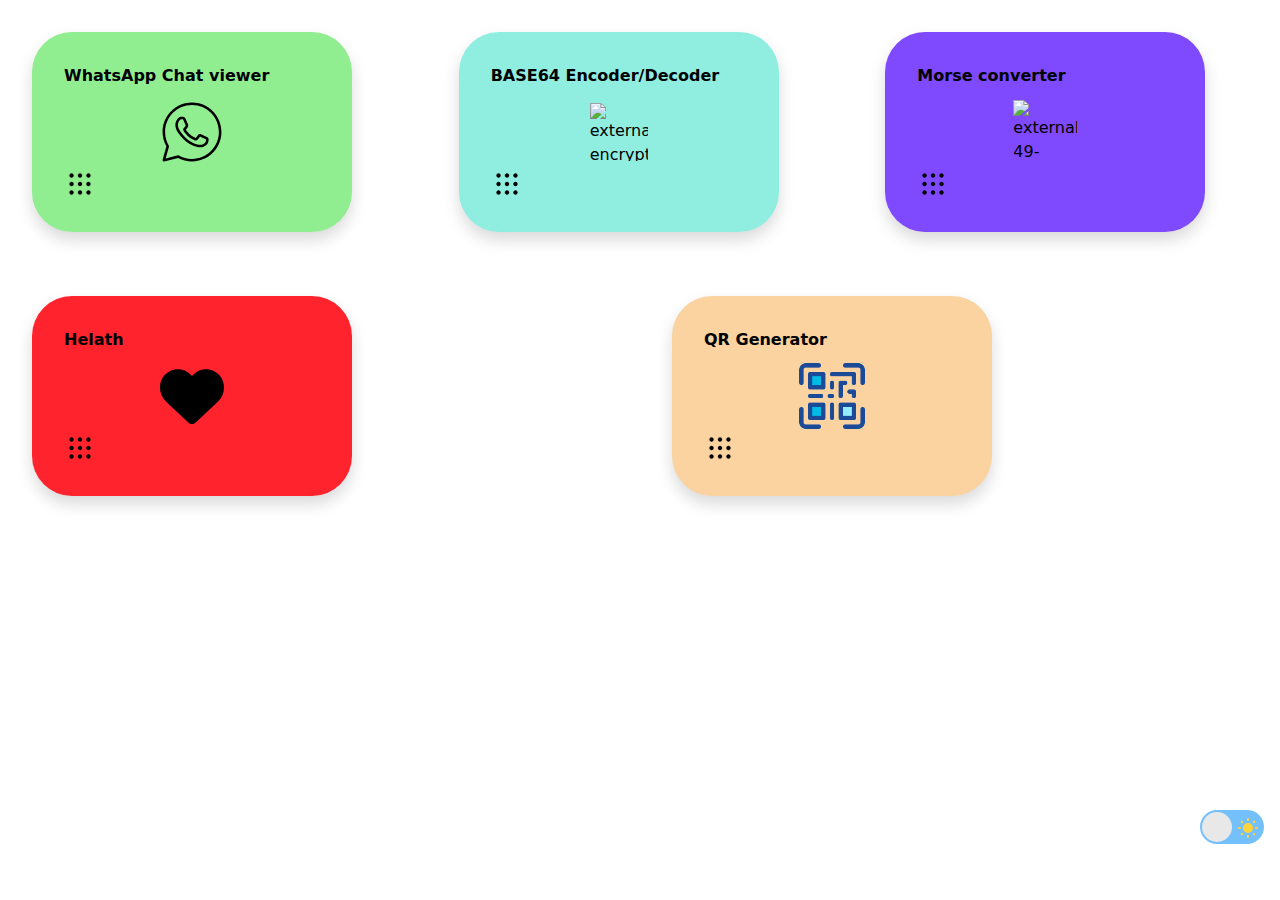
==== index.html @ 30412154 "adsense" ====
<!DOCTYPE html>
<html>
<head>
    <meta charset="utf-8">
    <meta http-equiv="X-UA-Compatible" content="IE=edge">
    <title>Utils Tools</title>
    <link rel="shortcut icon" href="img/settings.png"image/x-icon" />
    <meta name="viewport" content="width=device-width, initial-scale=1">
    <meta name="keywords" content="Base64 Decoder, Base64 Encoder, WhatsApp Chat Viewer, WhatsApp Reader, WhatsApp Export Viewer, WhatsApp Text Analyzer, Morse Code Converter, Morse Encoder, Morse Decoder, Morse Translator, Encrypt, Decrypt, BMI Calculator, Calories Calculator, Water Intake Calculator, Health Tracker, Health Calculator, Daily Water Needs, Calorie Needs, Weight Management, Fitness Tools, Online Tools, File Reader, Chat Export Viewer, WhatsApp Export Analyzer, BMI Checker, Calorie Counter, Healthy Living, Body Mass Index, Fitness Calculator, Online Encoder, Online Decoder, Encryption Tool, Decryption Tool, Health and Fitness, Wellness Tools,QR,Qr genrator,qr">

    <meta name="description" content="Explore our versatile online tools, including a WhatsApp Chat Viewer for exported chats, Base64 encoder/decoder, Morse code translator, and more. Fast, secure, and user-friendly utilities for your daily needs">
    <meta name="google-site-verification" content="jouBDpAkU1WHX_vq9R_HBq6UGym2Kkrwr_NYwfzkgB8" />
    <script src="js/jquery.js"></script>
    <link href="https://cdn.jsdelivr.net/npm/bootstrap@5.3.0/dist/css/bootstrap.min.css" rel="stylesheet">
    <link rel="stylesheet" href="https://cdnjs.cloudflare.com/ajax/libs/font-awesome/6.7.1/css/all.min.css" integrity="sha512-5Hs3dF2AEPkpNAR7UiOHba+lRSJNeM2ECkwxUIxC1Q/FLycGTbNapWXB4tP889k5T5Ju8fs4b1P5z/iB4nMfSQ==" crossorigin="anonymous" referrerpolicy="no-referrer" />
    <script src = "https://code.jquery.com/ui/1.10.4/jquery-ui.js"></script>
    <link href="css/main.css" rel="stylesheet">
    <script src="js/encoder.js"></script>
    <script src="js/solidmac.js"></script>
    <script src="js/qrscript.js"></script>
    <script src="https://cdn.jsdelivr.net/npm/ag-charts-enterprise@11.0.0/dist/umd/ag-charts-enterprise.js?t=1733932964813"></script>
    <script src="/charts/vanilla/radial-gauge/examples/simple-radial-gauge/main.js"></script>
    <script async src="https://pagead2.googlesyndication.com/pagead/js/adsbygoogle.js?client=ca-pub-5187546188700939"
    crossorigin="anonymous"></script>
    <!-- Google Tag Manager -->
<script>(function(w,d,s,l,i){w[l]=w[l]||[];w[l].push({'gtm.start':
  new Date().getTime(),event:'gtm.js'});var f=d.getElementsByTagName(s)[0],
  j=d.createElement(s),dl=l!='dataLayer'?'&l='+l:'';j.async=true;j.src=
  'https://www.googletagmanager.com/gtm.js?id='+i+dl;f.parentNode.insertBefore(j,f);
  })(window,document,'script','dataLayer','GTM-KC22K3RW');</script>
  <!-- End Google Tag Manager -->
</head>
<body>
   
    <div class="container-fluid">
        <!-- Load the navbar content from an external file -->
        <div id="navs">
            
             <div id="connts">
               
             
                 <div class="d-flex align-items-center justify-content-center row ">

                     <div class="col p-2 m-4 text-white">
                         <div class="cards whatsapp shadow" onclick="loadWhatsAppChatter()">
                             <div class="cards-content">
                               <div class="cards-top">
                                 <span class="cards-title">WhatsApp Chat viewer </span>
                              
                               </div>
                               <div class="cards-bottom">
                               
                                 <svg width="32" viewBox="0 -960 960 960" height="32" xmlns="http://www.w3.org/2000/svg"><path d="M226-160q-28 0-47-19t-19-47q0-28 19-47t47-19q28 0 47 19t19 47q0 28-19 47t-47 19Zm254 0q-28 0-47-19t-19-47q0-28 19-47t47-19q28 0 47 19t19 47q0 28-19 47t-47 19Zm254 0q-28 0-47-19t-19-47q0-28 19-47t47-19q28 0 47 19t19 47q0 28-19 47t-47 19ZM226-414q-28 0-47-19t-19-47q0-28 19-47t47-19q28 0 47 19t19 47q0 28-19 47t-47 19Zm254 0q-28 0-47-19t-19-47q0-28 19-47t47-19q28 0 47 19t19 47q0 28-19 47t-47 19Zm254 0q-28 0-47-19t-19-47q0-28 19-47t47-19q28 0 47 19t19 47q0 28-19 47t-47 19ZM226-668q-28 0-47-19t-19-47q0-28 19-47t47-19q28 0 47 19t19 47q0 28-19 47t-47 19Zm254 0q-28 0-47-19t-19-47q0-28 19-47t47-19q28 0 47 19t19 47q0 28-19 47t-47 19Zm254 0q-28 0-47-19t-19-47q0-28 19-47t47-19q28 0 47 19t19 47q0 28-19 47t-47 19Z"></path></svg>
                               </div>
                             </div>
                             <div class="cards-image">
                               <svg xmlns="http://www.w3.org/2000/svg" x="0px" y="0px" width="100" height="100" viewBox="0 0 50 50">
                                   <path d="M 25 2 C 12.309534 2 2 12.309534 2 25 C 2 29.079097 3.1186875 32.88588 4.984375 36.208984 L 2.0371094 46.730469 A 1.0001 1.0001 0 0 0 3.2402344 47.970703 L 14.210938 45.251953 C 17.434629 46.972929 21.092591 48 25 48 C 37.690466 48 48 37.690466 48 25 C 48 12.309534 37.690466 2 25 2 z M 25 4 C 36.609534 4 46 13.390466 46 25 C 46 36.609534 36.609534 46 25 46 C 21.278025 46 17.792121 45.029635 14.761719 43.333984 A 1.0001 1.0001 0 0 0 14.033203 43.236328 L 4.4257812 45.617188 L 7.0019531 36.425781 A 1.0001 1.0001 0 0 0 6.9023438 35.646484 C 5.0606869 32.523592 4 28.890107 4 25 C 4 13.390466 13.390466 4 25 4 z M 16.642578 13 C 16.001539 13 15.086045 13.23849 14.333984 14.048828 C 13.882268 14.535548 12 16.369511 12 19.59375 C 12 22.955271 14.331391 25.855848 14.613281 26.228516 L 14.615234 26.228516 L 14.615234 26.230469 C 14.588494 26.195329 14.973031 26.752191 15.486328 27.419922 C 15.999626 28.087653 16.717405 28.96464 17.619141 29.914062 C 19.422612 31.812909 21.958282 34.007419 25.105469 35.349609 C 26.554789 35.966779 27.698179 36.339417 28.564453 36.611328 C 30.169845 37.115426 31.632073 37.038799 32.730469 36.876953 C 33.55263 36.755876 34.456878 36.361114 35.351562 35.794922 C 36.246248 35.22873 37.12309 34.524722 37.509766 33.455078 C 37.786772 32.688244 37.927591 31.979598 37.978516 31.396484 C 38.003976 31.104927 38.007211 30.847602 37.988281 30.609375 C 37.969311 30.371148 37.989581 30.188664 37.767578 29.824219 C 37.302009 29.059804 36.774753 29.039853 36.224609 28.767578 C 35.918939 28.616297 35.048661 28.191329 34.175781 27.775391 C 33.303883 27.35992 32.54892 26.991953 32.083984 26.826172 C 31.790239 26.720488 31.431556 26.568352 30.914062 26.626953 C 30.396569 26.685553 29.88546 27.058933 29.587891 27.5 C 29.305837 27.918069 28.170387 29.258349 27.824219 29.652344 C 27.819619 29.649544 27.849659 29.663383 27.712891 29.595703 C 27.284761 29.383815 26.761157 29.203652 25.986328 28.794922 C 25.2115 28.386192 24.242255 27.782635 23.181641 26.847656 L 23.181641 26.845703 C 21.603029 25.455949 20.497272 23.711106 20.148438 23.125 C 20.171937 23.09704 20.145643 23.130901 20.195312 23.082031 L 20.197266 23.080078 C 20.553781 22.728924 20.869739 22.309521 21.136719 22.001953 C 21.515257 21.565866 21.68231 21.181437 21.863281 20.822266 C 22.223954 20.10644 22.02313 19.318742 21.814453 18.904297 L 21.814453 18.902344 C 21.828863 18.931014 21.701572 18.650157 21.564453 18.326172 C 21.426943 18.001263 21.251663 17.580039 21.064453 17.130859 C 20.690033 16.232501 20.272027 15.224912 20.023438 14.634766 L 20.023438 14.632812 C 19.730591 13.937684 19.334395 13.436908 18.816406 13.195312 C 18.298417 12.953717 17.840778 13.022402 17.822266 13.021484 L 17.820312 13.021484 C 17.450668 13.004432 17.045038 13 16.642578 13 z M 16.642578 15 C 17.028118 15 17.408214 15.004701 17.726562 15.019531 C 18.054056 15.035851 18.033687 15.037192 17.970703 15.007812 C 17.906713 14.977972 17.993533 14.968282 18.179688 15.410156 C 18.423098 15.98801 18.84317 16.999249 19.21875 17.900391 C 19.40654 18.350961 19.582292 18.773816 19.722656 19.105469 C 19.863021 19.437122 19.939077 19.622295 20.027344 19.798828 L 20.027344 19.800781 L 20.029297 19.802734 C 20.115837 19.973483 20.108185 19.864164 20.078125 19.923828 C 19.867096 20.342656 19.838461 20.445493 19.625 20.691406 C 19.29998 21.065838 18.968453 21.483404 18.792969 21.65625 C 18.639439 21.80707 18.36242 22.042032 18.189453 22.501953 C 18.016221 22.962578 18.097073 23.59457 18.375 24.066406 C 18.745032 24.6946 19.964406 26.679307 21.859375 28.347656 C 23.05276 29.399678 24.164563 30.095933 25.052734 30.564453 C 25.940906 31.032973 26.664301 31.306607 26.826172 31.386719 C 27.210549 31.576953 27.630655 31.72467 28.119141 31.666016 C 28.607627 31.607366 29.02878 31.310979 29.296875 31.007812 L 29.298828 31.005859 C 29.655629 30.601347 30.715848 29.390728 31.224609 28.644531 C 31.246169 28.652131 31.239109 28.646231 31.408203 28.707031 L 31.408203 28.708984 L 31.410156 28.708984 C 31.487356 28.736474 32.454286 29.169267 33.316406 29.580078 C 34.178526 29.990889 35.053561 30.417875 35.337891 30.558594 C 35.748225 30.761674 35.942113 30.893881 35.992188 30.894531 C 35.995572 30.982516 35.998992 31.07786 35.986328 31.222656 C 35.951258 31.624292 35.8439 32.180225 35.628906 32.775391 C 35.523582 33.066746 34.975018 33.667661 34.283203 34.105469 C 33.591388 34.543277 32.749338 34.852514 32.4375 34.898438 C 31.499896 35.036591 30.386672 35.087027 29.164062 34.703125 C 28.316336 34.437036 27.259305 34.092596 25.890625 33.509766 C 23.114812 32.325956 20.755591 30.311513 19.070312 28.537109 C 18.227674 27.649908 17.552562 26.824019 17.072266 26.199219 C 16.592866 25.575584 16.383528 25.251054 16.208984 25.021484 L 16.207031 25.019531 C 15.897202 24.609805 14 21.970851 14 19.59375 C 14 17.077989 15.168497 16.091436 15.800781 15.410156 C 16.132721 15.052495 16.495617 15 16.642578 15 z"></path>
                                   </svg>
                             </div>
                           </div>
                         
                 
                     </div>
                 
                     <div class="col p-2 m-4 text-white">
             
             
                         <div class="cards encryptionsd shadow" onclick="loadCommponetencription()">
                             <div class="cards-content">
                               <div class="cards-top">
                                 <span class="cards-title">BASE64 Encoder/Decoder</span>
                                
                               </div>
                               <div class="cards-bottom">
                                
                                 <svg width="32" viewBox="0 -960 960 960" height="32" xmlns="http://www.w3.org/2000/svg"><path d="M226-160q-28 0-47-19t-19-47q0-28 19-47t47-19q28 0 47 19t19 47q0 28-19 47t-47 19Zm254 0q-28 0-47-19t-19-47q0-28 19-47t47-19q28 0 47 19t19 47q0 28-19 47t-47 19Zm254 0q-28 0-47-19t-19-47q0-28 19-47t47-19q28 0 47 19t19 47q0 28-19 47t-47 19ZM226-414q-28 0-47-19t-19-47q0-28 19-47t47-19q28 0 47 19t19 47q0 28-19 47t-47 19Zm254 0q-28 0-47-19t-19-47q0-28 19-47t47-19q28 0 47 19t19 47q0 28-19 47t-47 19Zm254 0q-28 0-47-19t-19-47q0-28 19-47t47-19q28 0 47 19t19 47q0 28-19 47t-47 19ZM226-668q-28 0-47-19t-19-47q0-28 19-47t47-19q28 0 47 19t19 47q0 28-19 47t-47 19Zm254 0q-28 0-47-19t-19-47q0-28 19-47t47-19q28 0 47 19t19 47q0 28-19 47t-47 19Zm254 0q-28 0-47-19t-19-47q0-28 19-47t47-19q28 0 47 19t19 47q0 28-19 47t-47 19Z"></path></svg>
                               </div>
                             </div>
                             <div class="cards-image">
                                 <img width="58" height="58" src="https://img.icons8.com/external-sbts2018-outline-sbts2018/58/external-encryption-cryptocurrency-sbts2018-outline-sbts2018.png" alt="external-encryption-cryptocurrency-sbts2018-outline-sbts2018"/>
                             </div>
                           </div>
                         
                 
                     </div>
                 
                 
                     <div class="col p-2 m-4 text-white">
             
                         <div class="cards whatsapp shadow morsebg" onclick="loadCommpMorse('')">
                             <div class="cards-content">
                               <div class="cards-top">
                                 <span class="cards-title">Morse converter</span>
                             
                               </div>
                               <div class="cards-bottom">
                               
                                 <svg width="32" viewBox="0 -960 960 960" height="32" xmlns="http://www.w3.org/2000/svg"><path d="M226-160q-28 0-47-19t-19-47q0-28 19-47t47-19q28 0 47 19t19 47q0 28-19 47t-47 19Zm254 0q-28 0-47-19t-19-47q0-28 19-47t47-19q28 0 47 19t19 47q0 28-19 47t-47 19Zm254 0q-28 0-47-19t-19-47q0-28 19-47t47-19q28 0 47 19t19 47q0 28-19 47t-47 19ZM226-414q-28 0-47-19t-19-47q0-28 19-47t47-19q28 0 47 19t19 47q0 28-19 47t-47 19Zm254 0q-28 0-47-19t-19-47q0-28 19-47t47-19q28 0 47 19t19 47q0 28-19 47t-47 19Zm254 0q-28 0-47-19t-19-47q0-28 19-47t47-19q28 0 47 19t19 47q0 28-19 47t-47 19ZM226-668q-28 0-47-19t-19-47q0-28 19-47t47-19q28 0 47 19t19 47q0 28-19 47t-47 19Zm254 0q-28 0-47-19t-19-47q0-28 19-47t47-19q28 0 47 19t19 47q0 28-19 47t-47 19Zm254 0q-28 0-47-19t-19-47q0-28 19-47t47-19q28 0 47 19t19 47q0 28-19 47t-47 19Z"></path></svg>
                               </div>
                             </div>
                             <div class="cards-image">
                                 <img width="64" height="64" src="https://img.icons8.com/external-febrian-hidayat-detailed-outline-febrian-hidayat/64/external-49-communication-and-technology-febrian-hidayat-detailed-outline-febrian-hidayat.png" alt="external-49-communication-and-technology-febrian-hidayat-detailed-outline-febrian-hidayat"/>
                             </div>
                           </div>
                         
                 
                     </div>
                  

                     <div class="col p-2 m-4 text-white">
             
                        <div class="cards  shadow healthbg" onclick="loadHealth('')">
                            <div class="cards-content">
                              <div class="cards-top">
                                <span class="cards-title">Helath</span>
                            
                              </div>
                              <div class="cards-bottom">
                              
                                <svg width="32" viewBox="0 -960 960 960" height="32" xmlns="http://www.w3.org/2000/svg"><path d="M226-160q-28 0-47-19t-19-47q0-28 19-47t47-19q28 0 47 19t19 47q0 28-19 47t-47 19Zm254 0q-28 0-47-19t-19-47q0-28 19-47t47-19q28 0 47 19t19 47q0 28-19 47t-47 19Zm254 0q-28 0-47-19t-19-47q0-28 19-47t47-19q28 0 47 19t19 47q0 28-19 47t-47 19ZM226-414q-28 0-47-19t-19-47q0-28 19-47t47-19q28 0 47 19t19 47q0 28-19 47t-47 19Zm254 0q-28 0-47-19t-19-47q0-28 19-47t47-19q28 0 47 19t19 47q0 28-19 47t-47 19Zm254 0q-28 0-47-19t-19-47q0-28 19-47t47-19q28 0 47 19t19 47q0 28-19 47t-47 19ZM226-668q-28 0-47-19t-19-47q0-28 19-47t47-19q28 0 47 19t19 47q0 28-19 47t-47 19Zm254 0q-28 0-47-19t-19-47q0-28 19-47t47-19q28 0 47 19t19 47q0 28-19 47t-47 19Zm254 0q-28 0-47-19t-19-47q0-28 19-47t47-19q28 0 47 19t19 47q0 28-19 47t-47 19Z"></path></svg>
                              </div>
                            </div>
                            <div class="cards-image">
                                <svg xmlns="http://www.w3.org/2000/svg" viewBox="0 0 512 512"><!--!Font Awesome Free 6.7.2 by @fontawesome - https://fontawesome.com License - https://fontawesome.com/license/free Copyright 2024 Fonticons, Inc.--><path d="M47.6 300.4L228.3 469.1c7.5 7 17.4 10.9 27.7 10.9s20.2-3.9 27.7-10.9L464.4 300.4c30.4-28.3 47.6-68 47.6-109.5v-5.8c0-69.9-50.5-129.5-119.4-141C347 36.5 300.6 51.4 268 84L256 96 244 84c-32.6-32.6-79-47.5-124.6-39.9C50.5 55.6 0 115.2 0 185.1v5.8c0 41.5 17.2 81.2 47.6 109.5z"/></svg>
                            </div>
                          </div>
                        
                
                    </div>
                    <div class="col p-2 m-4  text-white">
             
                      <div class="cards  shadow qrbg" onclick="loadQRgen('')">
                          <div class="cards-content">
                            <div class="cards-top">
                              <span class="cards-title">QR Generator</span>
                          
                            </div>
                            <div class="cards-bottom">
                            
                              <svg width="32" viewBox="0 -960 960 960" height="32" xmlns="http://www.w3.org/2000/svg"><path d="M226-160q-28 0-47-19t-19-47q0-28 19-47t47-19q28 0 47 19t19 47q0 28-19 47t-47 19Zm254 0q-28 0-47-19t-19-47q0-28 19-47t47-19q28 0 47 19t19 47q0 28-19 47t-47 19Zm254 0q-28 0-47-19t-19-47q0-28 19-47t47-19q28 0 47 19t19 47q0 28-19 47t-47 19ZM226-414q-28 0-47-19t-19-47q0-28 19-47t47-19q28 0 47 19t19 47q0 28-19 47t-47 19Zm254 0q-28 0-47-19t-19-47q0-28 19-47t47-19q28 0 47 19t19 47q0 28-19 47t-47 19Zm254 0q-28 0-47-19t-19-47q0-28 19-47t47-19q28 0 47 19t19 47q0 28-19 47t-47 19ZM226-668q-28 0-47-19t-19-47q0-28 19-47t47-19q28 0 47 19t19 47q0 28-19 47t-47 19Zm254 0q-28 0-47-19t-19-47q0-28 19-47t47-19q28 0 47 19t19 47q0 28-19 47t-47 19Zm254 0q-28 0-47-19t-19-47q0-28 19-47t47-19q28 0 47 19t19 47q0 28-19 47t-47 19Z"></path></svg>
                            </div>
                          </div>
                          <div class="cards-image">
                           <img src="img/qr.png" width="70px">
                          </div>
                        </div>
                      
              
                  </div>


                    
                 </div>


                 
             </div>
             
             
             
             

        </div>

        <!-- Your other content goes here (e.g., main content) -->
        <div id="main">


        </div>
        
    </div>

    <div class="position-fixed" 
    style="width: 60px; height: 60px; bottom: 30px; right: 20px;">
    <label class="switch">
        <span class="sun"><svg xmlns="http://www.w3.org/2000/svg" viewBox="0 0 24 24"><g fill="#ffd43b"><circle r="5" cy="12" cx="12"></circle><path d="m21 13h-1a1 1 0 0 1 0-2h1a1 1 0 0 1 0 2zm-17 0h-1a1 1 0 0 1 0-2h1a1 1 0 0 1 0 2zm13.66-5.66a1 1 0 0 1 -.66-.29 1 1 0 0 1 0-1.41l.71-.71a1 1 0 1 1 1.41 1.41l-.71.71a1 1 0 0 1 -.75.29zm-12.02 12.02a1 1 0 0 1 -.71-.29 1 1 0 0 1 0-1.41l.71-.66a1 1 0 0 1 1.41 1.41l-.71.71a1 1 0 0 1 -.7.24zm6.36-14.36a1 1 0 0 1 -1-1v-1a1 1 0 0 1 2 0v1a1 1 0 0 1 -1 1zm0 17a1 1 0 0 1 -1-1v-1a1 1 0 0 1 2 0v1a1 1 0 0 1 -1 1zm-5.66-14.66a1 1 0 0 1 -.7-.29l-.71-.71a1 1 0 0 1 1.41-1.41l.71.71a1 1 0 0 1 0 1.41 1 1 0 0 1 -.71.29zm12.02 12.02a1 1 0 0 1 -.7-.29l-.66-.71a1 1 0 0 1 1.36-1.36l.71.71a1 1 0 0 1 0 1.41 1 1 0 0 1 -.71.24z"></path></g></svg></span>
        <span class="moon"><svg xmlns="http://www.w3.org/2000/svg" viewBox="0 0 384 512"><path d="m223.5 32c-123.5 0-223.5 100.3-223.5 224s100 224 223.5 224c60.6 0 115.5-24.2 155.8-63.4 5-4.9 6.3-12.5 3.1-18.7s-10.1-9.7-17-8.5c-9.8 1.7-19.8 2.6-30.1 2.6-96.9 0-175.5-78.8-175.5-176 0-65.8 36-123.1 89.3-153.3 6.1-3.5 9.2-10.5 7.7-17.3s-7.3-11.9-14.3-12.5c-6.3-.5-12.6-.8-19-.8z"></path></svg></span>   
        <input id="night" type="checkbox" class="input" onchange="OnchangeDarkmood()">
        <span class="slider"></span>
      </label>
</div>

    <!-- Load the navbar content using jQuery -->
    <script>
        $(document).ready(function () {
           // $("#navs").load("content.html");
           checkDarkMood();
           urlHashChecker();
         
        });

       
    </script>
<!-- Google Tag Manager (noscript) -->
<noscript><iframe src="https://www.googletagmanager.com/ns.html?id=GTM-KC22K3RW"
  height="0" width="0" style="display:none;visibility:hidden"></iframe></noscript>
  <!-- End Google Tag Manager (noscript) -->
    <!-- Bootstrap Bundle JS -->
    <script src="https://cdn.jsdelivr.net/npm/bootstrap@5.3.0/dist/js/bootstrap.bundle.min.js"></script>
</body>
</html>
---- css/main.css ----
.center {
    margin: auto;
    width: 50%;
  
    padding: 10px;
  }
  /* From Uiverse.io by Samalander0 */ 
  .cards {
    width: 320px;
   
    color: black;
    position: relative;
    border-radius: 2.5em;
    padding: 2em;
    transition: transform 0.4s ease;
  }
  
  .cards .cards-content {
    display: flex;
    flex-direction: column;
    justify-content: space-between;
    gap: 5em;
    height: 100%;
    transition: transform 0.4s ease;
  }
  
  .cards .cards-top, .cards .cards-bottom {
    display: flex;
    justify-content: space-between;
  }
  
  .cards .cards-top p, .cards .cards-top .cards-title, .cards .cards-bottom p, .cards .cards-bottom .cards-title {
    margin: 0;
  }
  
  .cards .cards-title {
    font-weight: bold;
  }
  
  .cards .cards-top p, .cards .cards-bottom p {
    font-weight: 600;
  }
  
  .cards .cards-bottom {
    align-items: flex-end;
  }
  
  .cards .cards-image {
    position: absolute;
    width: 100%;
    height: 100%;
    top: 0;
    left: 0;
    display: grid;
    place-items: center;
    pointer-events: none;
  }
  
  .cards .cards-image svg {
    width: 4em;
    height: 4em;
    transition: transform 0.4s ease;
  }
  
  .cards:hover {
    cursor: pointer;
    transform: scale(0.97);
  }
  
  .cards:hover .cards-content {
    transform: scale(0.96);
  }
  
  .cards:hover .cards-image svg {
    transform: scale(1.05);
  }
  
  .cards:active {
    transform: scale(0.9);
  }
  .whatsapp{
      background-color: lightgreen;
  }
  .encryptionsd{
      background-color: rgb(144, 238, 225);
  }
  .morsebg{
      background-color: rgb(127, 73, 253);
  }
  .healthbg{
    background-color: rgb(255, 35, 46);
}
  .oldbg{
     background-color: antiquewhite;
  }
.qrbg{
  background-color: rgb(250, 211, 160);
}
  .loader {
    border: 16px solid #f3f3f3;
    border-radius: 50%;
    border-top: 16px solid #3498db;
    width: 120px;
    height: 120px;
    -webkit-animation: spin 2s linear infinite; /* Safari */
    animation: spin 2s linear infinite;
  }
  
  /* Safari */
  @-webkit-keyframes spin {
    0% { -webkit-transform: rotate(0deg); }
    100% { -webkit-transform: rotate(360deg); }
  }
  
  @keyframes spin {
    0% { transform: rotate(0deg); }
    100% { transform: rotate(360deg); }
  }

  /* From Uiverse.io by andrew-demchenk0 */ 
.switch {
    font-size: 17px;
    position: relative;
    display: inline-block;
    width: 64px;
    height: 34px;
  }
  
  .switch input {
    opacity: 0;
    width: 0;
    height: 0;
  }
  
  .slider {
    position: absolute;
    cursor: pointer;
    top: 0;
    left: 0;
    right: 0;
    bottom: 0;
    background-color: #73C0FC;
    transition: .4s;
    border-radius: 30px;
  }
  
  .slider:before {
    position: absolute;
    content: "";
    height: 30px;
    width: 30px;
    border-radius: 20px;
    left: 2px;
    bottom: 2px;
    z-index: 2;
    background-color: #e8e8e8;
    transition: .4s;
  }
  
  .sun svg {
    position: absolute;
    top: 6px;
    left: 36px;
    z-index: 1;
    width: 24px;
    height: 24px;
  }
  
  .moon svg {
    fill: #73C0FC;
    position: absolute;
    top: 5px;
    left: 5px;
    z-index: 1;
    width: 24px;
    height: 24px;
  }
  
  /* .switch:hover */.sun svg {
    animation: rotate 15s linear infinite;
  }
  
  @keyframes rotate {
   
    0% {
      transform: rotate(0);
    }
  
    100% {
      transform: rotate(360deg);
    }
  }
  
  /* .switch:hover */.moon svg {
    animation: tilt 5s linear infinite;
  }
  
  @keyframes tilt {
   
    0% {
      transform: rotate(0deg);
    }
  
    25% {
      transform: rotate(-10deg);
    }
  
    75% {
      transform: rotate(10deg);
    }
  
    100% {
      transform: rotate(0deg);
    }
  }
  
  .input:checked + .slider {
    background-color: #183153;
  }
  
  .input:focus + .slider {
    box-shadow: 0 0 1px #183153;
  }
  
  .input:checked + .slider:before {
    transform: translateX(30px);
  }

  .healthcard {
    width: 100%;
   
    height: 170px;
    background: #353535;
    border-radius: 20px;
    display: flex;
    align-items: center;
    justify-content: left;
    backdrop-filter: blur(10px);
    transition: 0.5s ease-in-out;
  }
  
  .healthcard:hover {
    cursor: pointer;
    transform: scale(1.05);
  }
  
  .healthimg {
    width: 50px;
    height: 50px;
    margin-left: 10px;
    border-radius: 10px;
   
  }
  
  .healthcard:hover > .healthimg {
    transition: 0.5s ease-in-out;
   
  }
  
  .healthtextBox {
    width: calc(100% - 90px);
    margin-left: 10px;
    color: white;
    font-family: 'healthpohealthphealthpins' sans-serif;
  }
  
  .healthtextContent {
    display: flex;
    align-items: center;
    justify-content: space-between;
  }
  
  .shealthpan {
    font-size: 10px;
  }
  
  .health1 {
    font-size: 16px;
    font-weight: bold;
  }
  
  .healthp {
    font-size: 12px;
    font-weight: lighter;
  }
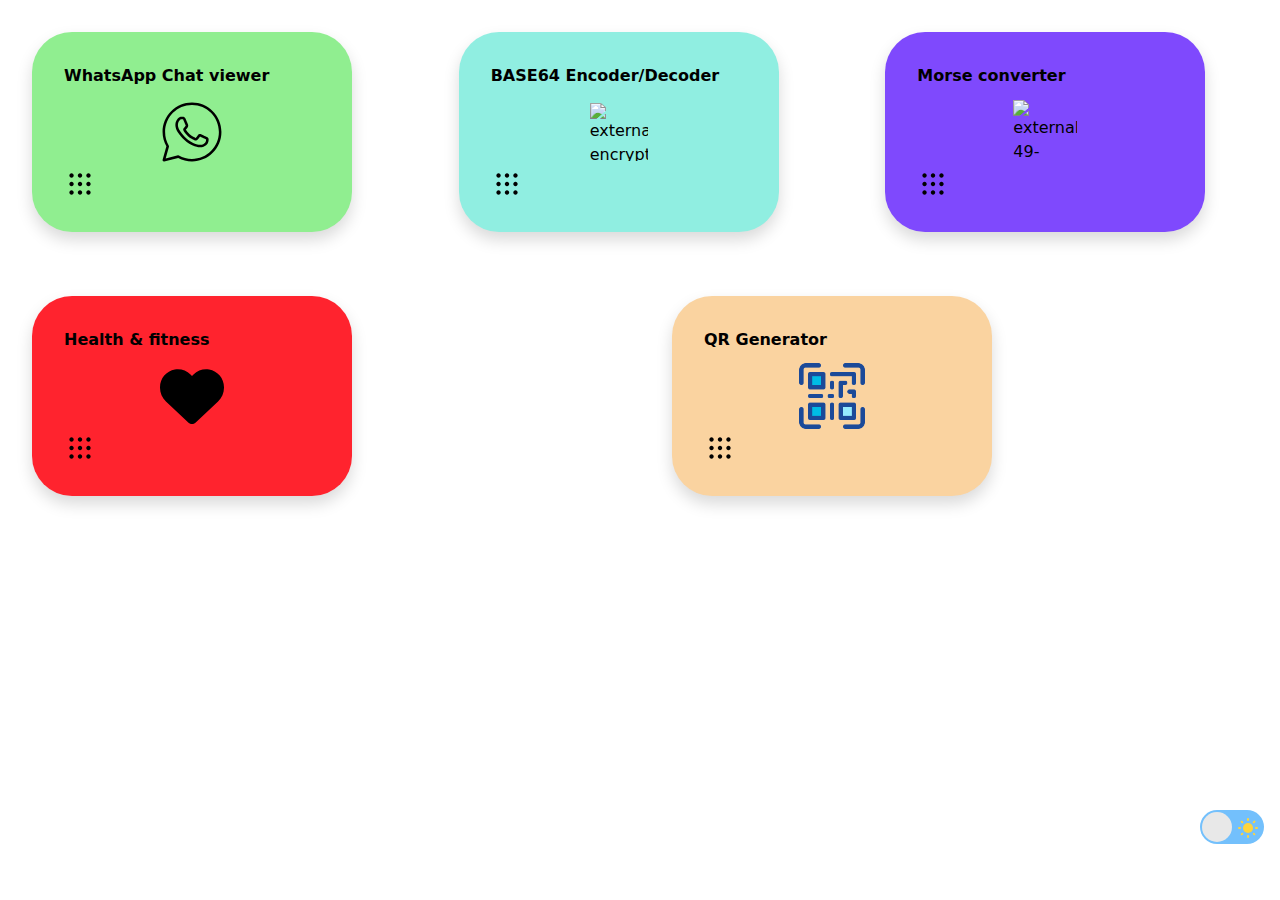
==== commit 9a76378c: "Update index.html" ====
--- a/index.html
+++ b/index.html
@@ -3,12 +3,12 @@
 <head>
     <meta charset="utf-8">
     <meta http-equiv="X-UA-Compatible" content="IE=edge">
-    <title>Utils Tools</title>
+    <title>ToolSpark</title>
     <link rel="shortcut icon" href="img/settings.png"image/x-icon" />
     <meta name="viewport" content="width=device-width, initial-scale=1">
     <meta name="keywords" content="Base64 Decoder, Base64 Encoder, WhatsApp Chat Viewer, WhatsApp Reader, WhatsApp Export Viewer, WhatsApp Text Analyzer, Morse Code Converter, Morse Encoder, Morse Decoder, Morse Translator, Encrypt, Decrypt, BMI Calculator, Calories Calculator, Water Intake Calculator, Health Tracker, Health Calculator, Daily Water Needs, Calorie Needs, Weight Management, Fitness Tools, Online Tools, File Reader, Chat Export Viewer, WhatsApp Export Analyzer, BMI Checker, Calorie Counter, Healthy Living, Body Mass Index, Fitness Calculator, Online Encoder, Online Decoder, Encryption Tool, Decryption Tool, Health and Fitness, Wellness Tools,QR,Qr genrator,qr">
 
-    <meta name="description" content="Explore our versatile online tools, including a WhatsApp Chat Viewer for exported chats, Base64 encoder/decoder, Morse code translator, and more. Fast, secure, and user-friendly utilities for your daily needs">
+    <meta name="description" content="Explore ToolSpark versatile online tools, including a WhatsApp Chat Viewer for exported chats, Base64 encoder/decoder, Morse code translator, and more. Fast, secure, and user-friendly utilities for your daily needs">
     <meta name="google-site-verification" content="jouBDpAkU1WHX_vq9R_HBq6UGym2Kkrwr_NYwfzkgB8" />
     <script src="js/jquery.js"></script>
     <link href="https://cdn.jsdelivr.net/npm/bootstrap@5.3.0/dist/css/bootstrap.min.css" rel="stylesheet">
@@ -20,8 +20,7 @@
     <script src="js/qrscript.js"></script>
     <script src="https://cdn.jsdelivr.net/npm/ag-charts-enterprise@11.0.0/dist/umd/ag-charts-enterprise.js?t=1733932964813"></script>
     <script src="/charts/vanilla/radial-gauge/examples/simple-radial-gauge/main.js"></script>
-    <script async src="https://pagead2.googlesyndication.com/pagead/js/adsbygoogle.js?client=ca-pub-5187546188700939"
-    crossorigin="anonymous"></script>
+      
     <!-- Google Tag Manager -->
 <script>(function(w,d,s,l,i){w[l]=w[l]||[];w[l].push({'gtm.start':
   new Date().getTime(),event:'gtm.js'});var f=d.getElementsByTagName(s)[0],
@@ -29,6 +28,15 @@
   'https://www.googletagmanager.com/gtm.js?id='+i+dl;f.parentNode.insertBefore(j,f);
   })(window,document,'script','dataLayer','GTM-KC22K3RW');</script>
   <!-- End Google Tag Manager -->
+   <!-- Google tag (gtag.js) -->
+<script async src="https://www.googletagmanager.com/gtag/js?id=G-6J45NRWLQK"></script>
+<script>
+  window.dataLayer = window.dataLayer || [];
+  function gtag(){dataLayer.push(arguments);}
+  gtag('js', new Date());
+
+  gtag('config', 'G-6J45NRWLQK');
+</script>
 </head>
 <body>
    
@@ -39,7 +47,7 @@
              <div id="connts">
                
              
-                 <div class="d-flex align-items-center justify-content-center row ">
+                 <div class="d-flex flex- row ">
 
                      <div class="col p-2 m-4 text-white">
                          <div class="cards whatsapp shadow" onclick="loadWhatsAppChatter()">
@@ -113,7 +121,7 @@
                         <div class="cards  shadow healthbg" onclick="loadHealth('')">
                             <div class="cards-content">
                               <div class="cards-top">
-                                <span class="cards-title">Helath</span>
+                                <span class="cards-title">Health & fitness</span>
                             
                               </div>
                               <div class="cards-bottom">
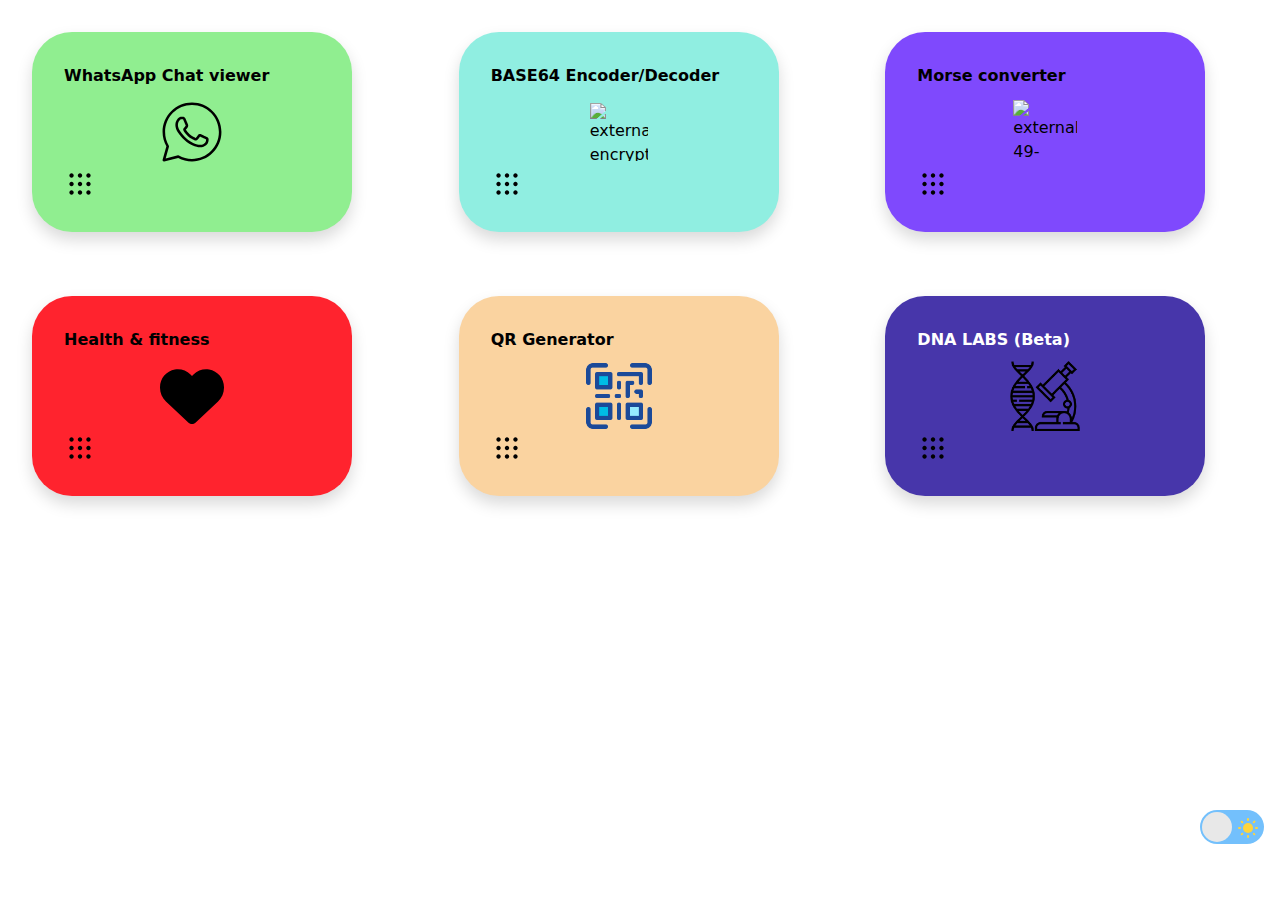
==== commit 9b24b5a7: "DNA analsis" ====
--- a/index.html
+++ b/index.html
@@ -1,210 +1,285 @@
 <!DOCTYPE html>
 <html>
+
 <head>
-    <meta charset="utf-8">
-    <meta http-equiv="X-UA-Compatible" content="IE=edge">
-    <title>ToolSpark</title>
-    <link rel="shortcut icon" href="img/settings.png"image/x-icon" />
-    <meta name="viewport" content="width=device-width, initial-scale=1">
-    <meta name="keywords" content="Base64 Decoder, Base64 Encoder, WhatsApp Chat Viewer, WhatsApp Reader, WhatsApp Export Viewer, WhatsApp Text Analyzer, Morse Code Converter, Morse Encoder, Morse Decoder, Morse Translator, Encrypt, Decrypt, BMI Calculator, Calories Calculator, Water Intake Calculator, Health Tracker, Health Calculator, Daily Water Needs, Calorie Needs, Weight Management, Fitness Tools, Online Tools, File Reader, Chat Export Viewer, WhatsApp Export Analyzer, BMI Checker, Calorie Counter, Healthy Living, Body Mass Index, Fitness Calculator, Online Encoder, Online Decoder, Encryption Tool, Decryption Tool, Health and Fitness, Wellness Tools,QR,Qr genrator,qr">
-
-    <meta name="description" content="Explore ToolSpark versatile online tools, including a WhatsApp Chat Viewer for exported chats, Base64 encoder/decoder, Morse code translator, and more. Fast, secure, and user-friendly utilities for your daily needs">
-    <meta name="google-site-verification" content="jouBDpAkU1WHX_vq9R_HBq6UGym2Kkrwr_NYwfzkgB8" />
-    <script src="js/jquery.js"></script>
-    <link href="https://cdn.jsdelivr.net/npm/bootstrap@5.3.0/dist/css/bootstrap.min.css" rel="stylesheet">
-    <link rel="stylesheet" href="https://cdnjs.cloudflare.com/ajax/libs/font-awesome/6.7.1/css/all.min.css" integrity="sha512-5Hs3dF2AEPkpNAR7UiOHba+lRSJNeM2ECkwxUIxC1Q/FLycGTbNapWXB4tP889k5T5Ju8fs4b1P5z/iB4nMfSQ==" crossorigin="anonymous" referrerpolicy="no-referrer" />
-    <script src = "https://code.jquery.com/ui/1.10.4/jquery-ui.js"></script>
-    <link href="css/main.css" rel="stylesheet">
-    <script src="js/encoder.js"></script>
-    <script src="js/solidmac.js"></script>
-    <script src="js/qrscript.js"></script>
-    <script src="https://cdn.jsdelivr.net/npm/ag-charts-enterprise@11.0.0/dist/umd/ag-charts-enterprise.js?t=1733932964813"></script>
-    <script src="/charts/vanilla/radial-gauge/examples/simple-radial-gauge/main.js"></script>
-      
-    <!-- Google Tag Manager -->
-<script>(function(w,d,s,l,i){w[l]=w[l]||[];w[l].push({'gtm.start':
-  new Date().getTime(),event:'gtm.js'});var f=d.getElementsByTagName(s)[0],
-  j=d.createElement(s),dl=l!='dataLayer'?'&l='+l:'';j.async=true;j.src=
-  'https://www.googletagmanager.com/gtm.js?id='+i+dl;f.parentNode.insertBefore(j,f);
-  })(window,document,'script','dataLayer','GTM-KC22K3RW');</script>
+  <meta charset="utf-8">
+  <meta http-equiv="X-UA-Compatible" content="IE=edge">
+  <title>ToolSpark</title>
+  <link rel="shortcut icon" href="img/settings.png" image/x-icon" />
+  <meta name="viewport" content="width=device-width, initial-scale=1">
+  <meta name="keywords"
+    content="Base64 Decoder, Base64 Encoder, WhatsApp Chat Viewer, WhatsApp Reader, WhatsApp Export Viewer, WhatsApp Text Analyzer, Morse Code Converter, Morse Encoder, Morse Decoder, Morse Translator, Encrypt, Decrypt, BMI Calculator, Calories Calculator, Water Intake Calculator, Health Tracker, Health Calculator, Daily Water Needs, Calorie Needs, Weight Management, Fitness Tools, Online Tools, File Reader, Chat Export Viewer, WhatsApp Export Analyzer, BMI Checker, Calorie Counter, Healthy Living, Body Mass Index, Fitness Calculator, Online Encoder, Online Decoder, Encryption Tool, Decryption Tool, Health and Fitness, Wellness Tools,QR,Qr genrator,qr">
+
+  <meta name="description"
+    content="Explore ToolSpark versatile online tools, including a WhatsApp Chat Viewer for exported chats, Base64 encoder/decoder, Morse code translator, and more. Fast, secure, and user-friendly utilities for your daily needs">
+  <meta name="google-site-verification" content="jouBDpAkU1WHX_vq9R_HBq6UGym2Kkrwr_NYwfzkgB8" />
+  <script src="js/jquery.js"></script>
+  <link href="https://cdn.jsdelivr.net/npm/bootstrap@5.3.0/dist/css/bootstrap.min.css" rel="stylesheet">
+  <link rel="stylesheet" href="https://cdnjs.cloudflare.com/ajax/libs/font-awesome/6.7.1/css/all.min.css"
+    integrity="sha512-5Hs3dF2AEPkpNAR7UiOHba+lRSJNeM2ECkwxUIxC1Q/FLycGTbNapWXB4tP889k5T5Ju8fs4b1P5z/iB4nMfSQ=="
+    crossorigin="anonymous" referrerpolicy="no-referrer" />
+  <script src="https://code.jquery.com/ui/1.10.4/jquery-ui.js"></script>
+  <link href="css/main.css" rel="stylesheet">
+  <script src="js/encoder.js"></script>
+  <script src="js/solidmac.js"></script>
+  <script src="js/qrscript.js"></script>
+  <script
+    src="https://cdn.jsdelivr.net/npm/ag-charts-enterprise@11.0.0/dist/umd/ag-charts-enterprise.js?t=1733932964813"></script>
+  <script src="/charts/vanilla/radial-gauge/examples/simple-radial-gauge/main.js"></script>
+
+  <!-- Google Tag Manager -->
+  <script>(function (w, d, s, l, i) {
+      w[l] = w[l] || []; w[l].push({
+        'gtm.start':
+          new Date().getTime(), event: 'gtm.js'
+      }); var f = d.getElementsByTagName(s)[0],
+        j = d.createElement(s), dl = l != 'dataLayer' ? '&l=' + l : ''; j.async = true; j.src =
+          'https://www.googletagmanager.com/gtm.js?id=' + i + dl; f.parentNode.insertBefore(j, f);
+    })(window, document, 'script', 'dataLayer', 'GTM-KC22K3RW');</script>
   <!-- End Google Tag Manager -->
-   <!-- Google tag (gtag.js) -->
-<script async src="https://www.googletagmanager.com/gtag/js?id=G-6J45NRWLQK"></script>
-<script>
-  window.dataLayer = window.dataLayer || [];
-  function gtag(){dataLayer.push(arguments);}
-  gtag('js', new Date());
-
-  gtag('config', 'G-6J45NRWLQK');
-</script>
+  <!-- Google tag (gtag.js) -->
+  <script async src="https://www.googletagmanager.com/gtag/js?id=G-6J45NRWLQK"></script>
+  <script>
+    window.dataLayer = window.dataLayer || [];
+    function gtag() { dataLayer.push(arguments); }
+    gtag('js', new Date());
+
+    gtag('config', 'G-6J45NRWLQK');
+  </script>
+  <script src="js/dnatool.js"></script>
 </head>
+
 <body>
-   
-    <div class="container-fluid">
-        <!-- Load the navbar content from an external file -->
-        <div id="navs">
-            
-             <div id="connts">
-               
-             
-                 <div class="d-flex flex- row ">
-
-                     <div class="col p-2 m-4 text-white">
-                         <div class="cards whatsapp shadow" onclick="loadWhatsAppChatter()">
-                             <div class="cards-content">
-                               <div class="cards-top">
-                                 <span class="cards-title">WhatsApp Chat viewer </span>
-                              
-                               </div>
-                               <div class="cards-bottom">
-                               
-                                 <svg width="32" viewBox="0 -960 960 960" height="32" xmlns="http://www.w3.org/2000/svg"><path d="M226-160q-28 0-47-19t-19-47q0-28 19-47t47-19q28 0 47 19t19 47q0 28-19 47t-47 19Zm254 0q-28 0-47-19t-19-47q0-28 19-47t47-19q28 0 47 19t19 47q0 28-19 47t-47 19Zm254 0q-28 0-47-19t-19-47q0-28 19-47t47-19q28 0 47 19t19 47q0 28-19 47t-47 19ZM226-414q-28 0-47-19t-19-47q0-28 19-47t47-19q28 0 47 19t19 47q0 28-19 47t-47 19Zm254 0q-28 0-47-19t-19-47q0-28 19-47t47-19q28 0 47 19t19 47q0 28-19 47t-47 19Zm254 0q-28 0-47-19t-19-47q0-28 19-47t47-19q28 0 47 19t19 47q0 28-19 47t-47 19ZM226-668q-28 0-47-19t-19-47q0-28 19-47t47-19q28 0 47 19t19 47q0 28-19 47t-47 19Zm254 0q-28 0-47-19t-19-47q0-28 19-47t47-19q28 0 47 19t19 47q0 28-19 47t-47 19Zm254 0q-28 0-47-19t-19-47q0-28 19-47t47-19q28 0 47 19t19 47q0 28-19 47t-47 19Z"></path></svg>
-                               </div>
-                             </div>
-                             <div class="cards-image">
-                               <svg xmlns="http://www.w3.org/2000/svg" x="0px" y="0px" width="100" height="100" viewBox="0 0 50 50">
-                                   <path d="M 25 2 C 12.309534 2 2 12.309534 2 25 C 2 29.079097 3.1186875 32.88588 4.984375 36.208984 L 2.0371094 46.730469 A 1.0001 1.0001 0 0 0 3.2402344 47.970703 L 14.210938 45.251953 C 17.434629 46.972929 21.092591 48 25 48 C 37.690466 48 48 37.690466 48 25 C 48 12.309534 37.690466 2 25 2 z M 25 4 C 36.609534 4 46 13.390466 46 25 C 46 36.609534 36.609534 46 25 46 C 21.278025 46 17.792121 45.029635 14.761719 43.333984 A 1.0001 1.0001 0 0 0 14.033203 43.236328 L 4.4257812 45.617188 L 7.0019531 36.425781 A 1.0001 1.0001 0 0 0 6.9023438 35.646484 C 5.0606869 32.523592 4 28.890107 4 25 C 4 13.390466 13.390466 4 25 4 z M 16.642578 13 C 16.001539 13 15.086045 13.23849 14.333984 14.048828 C 13.882268 14.535548 12 16.369511 12 19.59375 C 12 22.955271 14.331391 25.855848 14.613281 26.228516 L 14.615234 26.228516 L 14.615234 26.230469 C 14.588494 26.195329 14.973031 26.752191 15.486328 27.419922 C 15.999626 28.087653 16.717405 28.96464 17.619141 29.914062 C 19.422612 31.812909 21.958282 34.007419 25.105469 35.349609 C 26.554789 35.966779 27.698179 36.339417 28.564453 36.611328 C 30.169845 37.115426 31.632073 37.038799 32.730469 36.876953 C 33.55263 36.755876 34.456878 36.361114 35.351562 35.794922 C 36.246248 35.22873 37.12309 34.524722 37.509766 33.455078 C 37.786772 32.688244 37.927591 31.979598 37.978516 31.396484 C 38.003976 31.104927 38.007211 30.847602 37.988281 30.609375 C 37.969311 30.371148 37.989581 30.188664 37.767578 29.824219 C 37.302009 29.059804 36.774753 29.039853 36.224609 28.767578 C 35.918939 28.616297 35.048661 28.191329 34.175781 27.775391 C 33.303883 27.35992 32.54892 26.991953 32.083984 26.826172 C 31.790239 26.720488 31.431556 26.568352 30.914062 26.626953 C 30.396569 26.685553 29.88546 27.058933 29.587891 27.5 C 29.305837 27.918069 28.170387 29.258349 27.824219 29.652344 C 27.819619 29.649544 27.849659 29.663383 27.712891 29.595703 C 27.284761 29.383815 26.761157 29.203652 25.986328 28.794922 C 25.2115 28.386192 24.242255 27.782635 23.181641 26.847656 L 23.181641 26.845703 C 21.603029 25.455949 20.497272 23.711106 20.148438 23.125 C 20.171937 23.09704 20.145643 23.130901 20.195312 23.082031 L 20.197266 23.080078 C 20.553781 22.728924 20.869739 22.309521 21.136719 22.001953 C 21.515257 21.565866 21.68231 21.181437 21.863281 20.822266 C 22.223954 20.10644 22.02313 19.318742 21.814453 18.904297 L 21.814453 18.902344 C 21.828863 18.931014 21.701572 18.650157 21.564453 18.326172 C 21.426943 18.001263 21.251663 17.580039 21.064453 17.130859 C 20.690033 16.232501 20.272027 15.224912 20.023438 14.634766 L 20.023438 14.632812 C 19.730591 13.937684 19.334395 13.436908 18.816406 13.195312 C 18.298417 12.953717 17.840778 13.022402 17.822266 13.021484 L 17.820312 13.021484 C 17.450668 13.004432 17.045038 13 16.642578 13 z M 16.642578 15 C 17.028118 15 17.408214 15.004701 17.726562 15.019531 C 18.054056 15.035851 18.033687 15.037192 17.970703 15.007812 C 17.906713 14.977972 17.993533 14.968282 18.179688 15.410156 C 18.423098 15.98801 18.84317 16.999249 19.21875 17.900391 C 19.40654 18.350961 19.582292 18.773816 19.722656 19.105469 C 19.863021 19.437122 19.939077 19.622295 20.027344 19.798828 L 20.027344 19.800781 L 20.029297 19.802734 C 20.115837 19.973483 20.108185 19.864164 20.078125 19.923828 C 19.867096 20.342656 19.838461 20.445493 19.625 20.691406 C 19.29998 21.065838 18.968453 21.483404 18.792969 21.65625 C 18.639439 21.80707 18.36242 22.042032 18.189453 22.501953 C 18.016221 22.962578 18.097073 23.59457 18.375 24.066406 C 18.745032 24.6946 19.964406 26.679307 21.859375 28.347656 C 23.05276 29.399678 24.164563 30.095933 25.052734 30.564453 C 25.940906 31.032973 26.664301 31.306607 26.826172 31.386719 C 27.210549 31.576953 27.630655 31.72467 28.119141 31.666016 C 28.607627 31.607366 29.02878 31.310979 29.296875 31.007812 L 29.298828 31.005859 C 29.655629 30.601347 30.715848 29.390728 31.224609 28.644531 C 31.246169 28.652131 31.239109 28.646231 31.408203 28.707031 L 31.408203 28.708984 L 31.410156 28.708984 C 31.487356 28.736474 32.454286 29.169267 33.316406 29.580078 C 34.178526 29.990889 35.053561 30.417875 35.337891 30.558594 C 35.748225 30.761674 35.942113 30.893881 35.992188 30.894531 C 35.995572 30.982516 35.998992 31.07786 35.986328 31.222656 C 35.951258 31.624292 35.8439 32.180225 35.628906 32.775391 C 35.523582 33.066746 34.975018 33.667661 34.283203 34.105469 C 33.591388 34.543277 32.749338 34.852514 32.4375 34.898438 C 31.499896 35.036591 30.386672 35.087027 29.164062 34.703125 C 28.316336 34.437036 27.259305 34.092596 25.890625 33.509766 C 23.114812 32.325956 20.755591 30.311513 19.070312 28.537109 C 18.227674 27.649908 17.552562 26.824019 17.072266 26.199219 C 16.592866 25.575584 16.383528 25.251054 16.208984 25.021484 L 16.207031 25.019531 C 15.897202 24.609805 14 21.970851 14 19.59375 C 14 17.077989 15.168497 16.091436 15.800781 15.410156 C 16.132721 15.052495 16.495617 15 16.642578 15 z"></path>
-                                   </svg>
-                             </div>
-                           </div>
-                         
-                 
-                     </div>
-                 
-                     <div class="col p-2 m-4 text-white">
-             
-             
-                         <div class="cards encryptionsd shadow" onclick="loadCommponetencription()">
-                             <div class="cards-content">
-                               <div class="cards-top">
-                                 <span class="cards-title">BASE64 Encoder/Decoder</span>
-                                
-                               </div>
-                               <div class="cards-bottom">
-                                
-                                 <svg width="32" viewBox="0 -960 960 960" height="32" xmlns="http://www.w3.org/2000/svg"><path d="M226-160q-28 0-47-19t-19-47q0-28 19-47t47-19q28 0 47 19t19 47q0 28-19 47t-47 19Zm254 0q-28 0-47-19t-19-47q0-28 19-47t47-19q28 0 47 19t19 47q0 28-19 47t-47 19Zm254 0q-28 0-47-19t-19-47q0-28 19-47t47-19q28 0 47 19t19 47q0 28-19 47t-47 19ZM226-414q-28 0-47-19t-19-47q0-28 19-47t47-19q28 0 47 19t19 47q0 28-19 47t-47 19Zm254 0q-28 0-47-19t-19-47q0-28 19-47t47-19q28 0 47 19t19 47q0 28-19 47t-47 19Zm254 0q-28 0-47-19t-19-47q0-28 19-47t47-19q28 0 47 19t19 47q0 28-19 47t-47 19ZM226-668q-28 0-47-19t-19-47q0-28 19-47t47-19q28 0 47 19t19 47q0 28-19 47t-47 19Zm254 0q-28 0-47-19t-19-47q0-28 19-47t47-19q28 0 47 19t19 47q0 28-19 47t-47 19Zm254 0q-28 0-47-19t-19-47q0-28 19-47t47-19q28 0 47 19t19 47q0 28-19 47t-47 19Z"></path></svg>
-                               </div>
-                             </div>
-                             <div class="cards-image">
-                                 <img width="58" height="58" src="https://img.icons8.com/external-sbts2018-outline-sbts2018/58/external-encryption-cryptocurrency-sbts2018-outline-sbts2018.png" alt="external-encryption-cryptocurrency-sbts2018-outline-sbts2018"/>
-                             </div>
-                           </div>
-                         
-                 
-                     </div>
-                 
-                 
-                     <div class="col p-2 m-4 text-white">
-             
-                         <div class="cards whatsapp shadow morsebg" onclick="loadCommpMorse('')">
-                             <div class="cards-content">
-                               <div class="cards-top">
-                                 <span class="cards-title">Morse converter</span>
-                             
-                               </div>
-                               <div class="cards-bottom">
-                               
-                                 <svg width="32" viewBox="0 -960 960 960" height="32" xmlns="http://www.w3.org/2000/svg"><path d="M226-160q-28 0-47-19t-19-47q0-28 19-47t47-19q28 0 47 19t19 47q0 28-19 47t-47 19Zm254 0q-28 0-47-19t-19-47q0-28 19-47t47-19q28 0 47 19t19 47q0 28-19 47t-47 19Zm254 0q-28 0-47-19t-19-47q0-28 19-47t47-19q28 0 47 19t19 47q0 28-19 47t-47 19ZM226-414q-28 0-47-19t-19-47q0-28 19-47t47-19q28 0 47 19t19 47q0 28-19 47t-47 19Zm254 0q-28 0-47-19t-19-47q0-28 19-47t47-19q28 0 47 19t19 47q0 28-19 47t-47 19Zm254 0q-28 0-47-19t-19-47q0-28 19-47t47-19q28 0 47 19t19 47q0 28-19 47t-47 19ZM226-668q-28 0-47-19t-19-47q0-28 19-47t47-19q28 0 47 19t19 47q0 28-19 47t-47 19Zm254 0q-28 0-47-19t-19-47q0-28 19-47t47-19q28 0 47 19t19 47q0 28-19 47t-47 19Zm254 0q-28 0-47-19t-19-47q0-28 19-47t47-19q28 0 47 19t19 47q0 28-19 47t-47 19Z"></path></svg>
-                               </div>
-                             </div>
-                             <div class="cards-image">
-                                 <img width="64" height="64" src="https://img.icons8.com/external-febrian-hidayat-detailed-outline-febrian-hidayat/64/external-49-communication-and-technology-febrian-hidayat-detailed-outline-febrian-hidayat.png" alt="external-49-communication-and-technology-febrian-hidayat-detailed-outline-febrian-hidayat"/>
-                             </div>
-                           </div>
-                         
-                 
-                     </div>
-                  
-
-                     <div class="col p-2 m-4 text-white">
-             
-                        <div class="cards  shadow healthbg" onclick="loadHealth('')">
-                            <div class="cards-content">
-                              <div class="cards-top">
-                                <span class="cards-title">Health & fitness</span>
-                            
-                              </div>
-                              <div class="cards-bottom">
-                              
-                                <svg width="32" viewBox="0 -960 960 960" height="32" xmlns="http://www.w3.org/2000/svg"><path d="M226-160q-28 0-47-19t-19-47q0-28 19-47t47-19q28 0 47 19t19 47q0 28-19 47t-47 19Zm254 0q-28 0-47-19t-19-47q0-28 19-47t47-19q28 0 47 19t19 47q0 28-19 47t-47 19Zm254 0q-28 0-47-19t-19-47q0-28 19-47t47-19q28 0 47 19t19 47q0 28-19 47t-47 19ZM226-414q-28 0-47-19t-19-47q0-28 19-47t47-19q28 0 47 19t19 47q0 28-19 47t-47 19Zm254 0q-28 0-47-19t-19-47q0-28 19-47t47-19q28 0 47 19t19 47q0 28-19 47t-47 19Zm254 0q-28 0-47-19t-19-47q0-28 19-47t47-19q28 0 47 19t19 47q0 28-19 47t-47 19ZM226-668q-28 0-47-19t-19-47q0-28 19-47t47-19q28 0 47 19t19 47q0 28-19 47t-47 19Zm254 0q-28 0-47-19t-19-47q0-28 19-47t47-19q28 0 47 19t19 47q0 28-19 47t-47 19Zm254 0q-28 0-47-19t-19-47q0-28 19-47t47-19q28 0 47 19t19 47q0 28-19 47t-47 19Z"></path></svg>
-                              </div>
-                            </div>
-                            <div class="cards-image">
-                                <svg xmlns="http://www.w3.org/2000/svg" viewBox="0 0 512 512"><!--!Font Awesome Free 6.7.2 by @fontawesome - https://fontawesome.com License - https://fontawesome.com/license/free Copyright 2024 Fonticons, Inc.--><path d="M47.6 300.4L228.3 469.1c7.5 7 17.4 10.9 27.7 10.9s20.2-3.9 27.7-10.9L464.4 300.4c30.4-28.3 47.6-68 47.6-109.5v-5.8c0-69.9-50.5-129.5-119.4-141C347 36.5 300.6 51.4 268 84L256 96 244 84c-32.6-32.6-79-47.5-124.6-39.9C50.5 55.6 0 115.2 0 185.1v5.8c0 41.5 17.2 81.2 47.6 109.5z"/></svg>
-                            </div>
-                          </div>
-                        
-                
-                    </div>
-                    <div class="col p-2 m-4  text-white">
-             
-                      <div class="cards  shadow qrbg" onclick="loadQRgen('')">
-                          <div class="cards-content">
-                            <div class="cards-top">
-                              <span class="cards-title">QR Generator</span>
-                          
-                            </div>
-                            <div class="cards-bottom">
-                            
-                              <svg width="32" viewBox="0 -960 960 960" height="32" xmlns="http://www.w3.org/2000/svg"><path d="M226-160q-28 0-47-19t-19-47q0-28 19-47t47-19q28 0 47 19t19 47q0 28-19 47t-47 19Zm254 0q-28 0-47-19t-19-47q0-28 19-47t47-19q28 0 47 19t19 47q0 28-19 47t-47 19Zm254 0q-28 0-47-19t-19-47q0-28 19-47t47-19q28 0 47 19t19 47q0 28-19 47t-47 19ZM226-414q-28 0-47-19t-19-47q0-28 19-47t47-19q28 0 47 19t19 47q0 28-19 47t-47 19Zm254 0q-28 0-47-19t-19-47q0-28 19-47t47-19q28 0 47 19t19 47q0 28-19 47t-47 19Zm254 0q-28 0-47-19t-19-47q0-28 19-47t47-19q28 0 47 19t19 47q0 28-19 47t-47 19ZM226-668q-28 0-47-19t-19-47q0-28 19-47t47-19q28 0 47 19t19 47q0 28-19 47t-47 19Zm254 0q-28 0-47-19t-19-47q0-28 19-47t47-19q28 0 47 19t19 47q0 28-19 47t-47 19Zm254 0q-28 0-47-19t-19-47q0-28 19-47t47-19q28 0 47 19t19 47q0 28-19 47t-47 19Z"></path></svg>
-                            </div>
-                          </div>
-                          <div class="cards-image">
-                           <img src="img/qr.png" width="70px">
-                          </div>
-                        </div>
-                      
-              
-                  </div>
-
-
-                    
-                 </div>
-
-
-                 
-             </div>
-             
-             
-             
-             
+
+  <div class="container-fluid">
+    <!-- Load the navbar content from an external file -->
+    <div id="navs">
+
+      <div id="connts">
+
+
+        <div class="d-flex flex- row ">
+
+          <div class="col p-2 m-4 text-white">
+            <div class="cards whatsapp shadow" onclick="loadWhatsAppChatter()">
+              <div class="cards-content">
+                <div class="cards-top">
+                  <span class="cards-title">WhatsApp Chat viewer </span>
+
+                </div>
+                <div class="cards-bottom">
+
+                  <svg width="32" viewBox="0 -960 960 960" height="32" xmlns="http://www.w3.org/2000/svg">
+                    <path
+                      d="M226-160q-28 0-47-19t-19-47q0-28 19-47t47-19q28 0 47 19t19 47q0 28-19 47t-47 19Zm254 0q-28 0-47-19t-19-47q0-28 19-47t47-19q28 0 47 19t19 47q0 28-19 47t-47 19Zm254 0q-28 0-47-19t-19-47q0-28 19-47t47-19q28 0 47 19t19 47q0 28-19 47t-47 19ZM226-414q-28 0-47-19t-19-47q0-28 19-47t47-19q28 0 47 19t19 47q0 28-19 47t-47 19Zm254 0q-28 0-47-19t-19-47q0-28 19-47t47-19q28 0 47 19t19 47q0 28-19 47t-47 19Zm254 0q-28 0-47-19t-19-47q0-28 19-47t47-19q28 0 47 19t19 47q0 28-19 47t-47 19ZM226-668q-28 0-47-19t-19-47q0-28 19-47t47-19q28 0 47 19t19 47q0 28-19 47t-47 19Zm254 0q-28 0-47-19t-19-47q0-28 19-47t47-19q28 0 47 19t19 47q0 28-19 47t-47 19Zm254 0q-28 0-47-19t-19-47q0-28 19-47t47-19q28 0 47 19t19 47q0 28-19 47t-47 19Z">
+                    </path>
+                  </svg>
+                </div>
+              </div>
+              <div class="cards-image">
+                <svg xmlns="http://www.w3.org/2000/svg" x="0px" y="0px" width="100" height="100" viewBox="0 0 50 50">
+                  <path
+                    d="M 25 2 C 12.309534 2 2 12.309534 2 25 C 2 29.079097 3.1186875 32.88588 4.984375 36.208984 L 2.0371094 46.730469 A 1.0001 1.0001 0 0 0 3.2402344 47.970703 L 14.210938 45.251953 C 17.434629 46.972929 21.092591 48 25 48 C 37.690466 48 48 37.690466 48 25 C 48 12.309534 37.690466 2 25 2 z M 25 4 C 36.609534 4 46 13.390466 46 25 C 46 36.609534 36.609534 46 25 46 C 21.278025 46 17.792121 45.029635 14.761719 43.333984 A 1.0001 1.0001 0 0 0 14.033203 43.236328 L 4.4257812 45.617188 L 7.0019531 36.425781 A 1.0001 1.0001 0 0 0 6.9023438 35.646484 C 5.0606869 32.523592 4 28.890107 4 25 C 4 13.390466 13.390466 4 25 4 z M 16.642578 13 C 16.001539 13 15.086045 13.23849 14.333984 14.048828 C 13.882268 14.535548 12 16.369511 12 19.59375 C 12 22.955271 14.331391 25.855848 14.613281 26.228516 L 14.615234 26.228516 L 14.615234 26.230469 C 14.588494 26.195329 14.973031 26.752191 15.486328 27.419922 C 15.999626 28.087653 16.717405 28.96464 17.619141 29.914062 C 19.422612 31.812909 21.958282 34.007419 25.105469 35.349609 C 26.554789 35.966779 27.698179 36.339417 28.564453 36.611328 C 30.169845 37.115426 31.632073 37.038799 32.730469 36.876953 C 33.55263 36.755876 34.456878 36.361114 35.351562 35.794922 C 36.246248 35.22873 37.12309 34.524722 37.509766 33.455078 C 37.786772 32.688244 37.927591 31.979598 37.978516 31.396484 C 38.003976 31.104927 38.007211 30.847602 37.988281 30.609375 C 37.969311 30.371148 37.989581 30.188664 37.767578 29.824219 C 37.302009 29.059804 36.774753 29.039853 36.224609 28.767578 C 35.918939 28.616297 35.048661 28.191329 34.175781 27.775391 C 33.303883 27.35992 32.54892 26.991953 32.083984 26.826172 C 31.790239 26.720488 31.431556 26.568352 30.914062 26.626953 C 30.396569 26.685553 29.88546 27.058933 29.587891 27.5 C 29.305837 27.918069 28.170387 29.258349 27.824219 29.652344 C 27.819619 29.649544 27.849659 29.663383 27.712891 29.595703 C 27.284761 29.383815 26.761157 29.203652 25.986328 28.794922 C 25.2115 28.386192 24.242255 27.782635 23.181641 26.847656 L 23.181641 26.845703 C 21.603029 25.455949 20.497272 23.711106 20.148438 23.125 C 20.171937 23.09704 20.145643 23.130901 20.195312 23.082031 L 20.197266 23.080078 C 20.553781 22.728924 20.869739 22.309521 21.136719 22.001953 C 21.515257 21.565866 21.68231 21.181437 21.863281 20.822266 C 22.223954 20.10644 22.02313 19.318742 21.814453 18.904297 L 21.814453 18.902344 C 21.828863 18.931014 21.701572 18.650157 21.564453 18.326172 C 21.426943 18.001263 21.251663 17.580039 21.064453 17.130859 C 20.690033 16.232501 20.272027 15.224912 20.023438 14.634766 L 20.023438 14.632812 C 19.730591 13.937684 19.334395 13.436908 18.816406 13.195312 C 18.298417 12.953717 17.840778 13.022402 17.822266 13.021484 L 17.820312 13.021484 C 17.450668 13.004432 17.045038 13 16.642578 13 z M 16.642578 15 C 17.028118 15 17.408214 15.004701 17.726562 15.019531 C 18.054056 15.035851 18.033687 15.037192 17.970703 15.007812 C 17.906713 14.977972 17.993533 14.968282 18.179688 15.410156 C 18.423098 15.98801 18.84317 16.999249 19.21875 17.900391 C 19.40654 18.350961 19.582292 18.773816 19.722656 19.105469 C 19.863021 19.437122 19.939077 19.622295 20.027344 19.798828 L 20.027344 19.800781 L 20.029297 19.802734 C 20.115837 19.973483 20.108185 19.864164 20.078125 19.923828 C 19.867096 20.342656 19.838461 20.445493 19.625 20.691406 C 19.29998 21.065838 18.968453 21.483404 18.792969 21.65625 C 18.639439 21.80707 18.36242 22.042032 18.189453 22.501953 C 18.016221 22.962578 18.097073 23.59457 18.375 24.066406 C 18.745032 24.6946 19.964406 26.679307 21.859375 28.347656 C 23.05276 29.399678 24.164563 30.095933 25.052734 30.564453 C 25.940906 31.032973 26.664301 31.306607 26.826172 31.386719 C 27.210549 31.576953 27.630655 31.72467 28.119141 31.666016 C 28.607627 31.607366 29.02878 31.310979 29.296875 31.007812 L 29.298828 31.005859 C 29.655629 30.601347 30.715848 29.390728 31.224609 28.644531 C 31.246169 28.652131 31.239109 28.646231 31.408203 28.707031 L 31.408203 28.708984 L 31.410156 28.708984 C 31.487356 28.736474 32.454286 29.169267 33.316406 29.580078 C 34.178526 29.990889 35.053561 30.417875 35.337891 30.558594 C 35.748225 30.761674 35.942113 30.893881 35.992188 30.894531 C 35.995572 30.982516 35.998992 31.07786 35.986328 31.222656 C 35.951258 31.624292 35.8439 32.180225 35.628906 32.775391 C 35.523582 33.066746 34.975018 33.667661 34.283203 34.105469 C 33.591388 34.543277 32.749338 34.852514 32.4375 34.898438 C 31.499896 35.036591 30.386672 35.087027 29.164062 34.703125 C 28.316336 34.437036 27.259305 34.092596 25.890625 33.509766 C 23.114812 32.325956 20.755591 30.311513 19.070312 28.537109 C 18.227674 27.649908 17.552562 26.824019 17.072266 26.199219 C 16.592866 25.575584 16.383528 25.251054 16.208984 25.021484 L 16.207031 25.019531 C 15.897202 24.609805 14 21.970851 14 19.59375 C 14 17.077989 15.168497 16.091436 15.800781 15.410156 C 16.132721 15.052495 16.495617 15 16.642578 15 z">
+                  </path>
+                </svg>
+              </div>
+            </div>
+
+
+          </div>
+
+          <div class="col p-2 m-4 text-white">
+
+
+            <div class="cards encryptionsd shadow" onclick="loadCommponetencription()">
+              <div class="cards-content">
+                <div class="cards-top">
+                  <span class="cards-title">BASE64 Encoder/Decoder</span>
+
+                </div>
+                <div class="cards-bottom">
+
+                  <svg width="32" viewBox="0 -960 960 960" height="32" xmlns="http://www.w3.org/2000/svg">
+                    <path
+                      d="M226-160q-28 0-47-19t-19-47q0-28 19-47t47-19q28 0 47 19t19 47q0 28-19 47t-47 19Zm254 0q-28 0-47-19t-19-47q0-28 19-47t47-19q28 0 47 19t19 47q0 28-19 47t-47 19Zm254 0q-28 0-47-19t-19-47q0-28 19-47t47-19q28 0 47 19t19 47q0 28-19 47t-47 19ZM226-414q-28 0-47-19t-19-47q0-28 19-47t47-19q28 0 47 19t19 47q0 28-19 47t-47 19Zm254 0q-28 0-47-19t-19-47q0-28 19-47t47-19q28 0 47 19t19 47q0 28-19 47t-47 19Zm254 0q-28 0-47-19t-19-47q0-28 19-47t47-19q28 0 47 19t19 47q0 28-19 47t-47 19ZM226-668q-28 0-47-19t-19-47q0-28 19-47t47-19q28 0 47 19t19 47q0 28-19 47t-47 19Zm254 0q-28 0-47-19t-19-47q0-28 19-47t47-19q28 0 47 19t19 47q0 28-19 47t-47 19Zm254 0q-28 0-47-19t-19-47q0-28 19-47t47-19q28 0 47 19t19 47q0 28-19 47t-47 19Z">
+                    </path>
+                  </svg>
+                </div>
+              </div>
+              <div class="cards-image">
+                <img width="58" height="58"
+                  src="https://img.icons8.com/external-sbts2018-outline-sbts2018/58/external-encryption-cryptocurrency-sbts2018-outline-sbts2018.png"
+                  alt="external-encryption-cryptocurrency-sbts2018-outline-sbts2018" />
+              </div>
+            </div>
+
+
+          </div>
+
+
+          <div class="col p-2 m-4 text-white">
+
+            <div class="cards whatsapp shadow morsebg" onclick="loadCommpMorse('')">
+              <div class="cards-content">
+                <div class="cards-top">
+                  <span class="cards-title">Morse converter</span>
+
+                </div>
+                <div class="cards-bottom">
+
+                  <svg width="32" viewBox="0 -960 960 960" height="32" xmlns="http://www.w3.org/2000/svg">
+                    <path
+                      d="M226-160q-28 0-47-19t-19-47q0-28 19-47t47-19q28 0 47 19t19 47q0 28-19 47t-47 19Zm254 0q-28 0-47-19t-19-47q0-28 19-47t47-19q28 0 47 19t19 47q0 28-19 47t-47 19Zm254 0q-28 0-47-19t-19-47q0-28 19-47t47-19q28 0 47 19t19 47q0 28-19 47t-47 19ZM226-414q-28 0-47-19t-19-47q0-28 19-47t47-19q28 0 47 19t19 47q0 28-19 47t-47 19Zm254 0q-28 0-47-19t-19-47q0-28 19-47t47-19q28 0 47 19t19 47q0 28-19 47t-47 19Zm254 0q-28 0-47-19t-19-47q0-28 19-47t47-19q28 0 47 19t19 47q0 28-19 47t-47 19ZM226-668q-28 0-47-19t-19-47q0-28 19-47t47-19q28 0 47 19t19 47q0 28-19 47t-47 19Zm254 0q-28 0-47-19t-19-47q0-28 19-47t47-19q28 0 47 19t19 47q0 28-19 47t-47 19Zm254 0q-28 0-47-19t-19-47q0-28 19-47t47-19q28 0 47 19t19 47q0 28-19 47t-47 19Z">
+                    </path>
+                  </svg>
+                </div>
+              </div>
+              <div class="cards-image">
+                <img width="64" height="64"
+                  src="https://img.icons8.com/external-febrian-hidayat-detailed-outline-febrian-hidayat/64/external-49-communication-and-technology-febrian-hidayat-detailed-outline-febrian-hidayat.png"
+                  alt="external-49-communication-and-technology-febrian-hidayat-detailed-outline-febrian-hidayat" />
+              </div>
+            </div>
+
+
+          </div>
+
+
+          <div class="col p-2 m-4 text-white">
+
+            <div class="cards  shadow healthbg" onclick="loadHealth('')">
+              <div class="cards-content">
+                <div class="cards-top">
+                  <span class="cards-title">Health & fitness</span>
+
+                </div>
+                <div class="cards-bottom">
+
+                  <svg width="32" viewBox="0 -960 960 960" height="32" xmlns="http://www.w3.org/2000/svg">
+                    <path
+                      d="M226-160q-28 0-47-19t-19-47q0-28 19-47t47-19q28 0 47 19t19 47q0 28-19 47t-47 19Zm254 0q-28 0-47-19t-19-47q0-28 19-47t47-19q28 0 47 19t19 47q0 28-19 47t-47 19Zm254 0q-28 0-47-19t-19-47q0-28 19-47t47-19q28 0 47 19t19 47q0 28-19 47t-47 19ZM226-414q-28 0-47-19t-19-47q0-28 19-47t47-19q28 0 47 19t19 47q0 28-19 47t-47 19Zm254 0q-28 0-47-19t-19-47q0-28 19-47t47-19q28 0 47 19t19 47q0 28-19 47t-47 19Zm254 0q-28 0-47-19t-19-47q0-28 19-47t47-19q28 0 47 19t19 47q0 28-19 47t-47 19ZM226-668q-28 0-47-19t-19-47q0-28 19-47t47-19q28 0 47 19t19 47q0 28-19 47t-47 19Zm254 0q-28 0-47-19t-19-47q0-28 19-47t47-19q28 0 47 19t19 47q0 28-19 47t-47 19Zm254 0q-28 0-47-19t-19-47q0-28 19-47t47-19q28 0 47 19t19 47q0 28-19 47t-47 19Z">
+                    </path>
+                  </svg>
+                </div>
+              </div>
+              <div class="cards-image">
+                <svg xmlns="http://www.w3.org/2000/svg"
+                  viewBox="0 0 512 512"><!--!Font Awesome Free 6.7.2 by @fontawesome - https://fontawesome.com License - https://fontawesome.com/license/free Copyright 2024 Fonticons, Inc.-->
+                  <path
+                    d="M47.6 300.4L228.3 469.1c7.5 7 17.4 10.9 27.7 10.9s20.2-3.9 27.7-10.9L464.4 300.4c30.4-28.3 47.6-68 47.6-109.5v-5.8c0-69.9-50.5-129.5-119.4-141C347 36.5 300.6 51.4 268 84L256 96 244 84c-32.6-32.6-79-47.5-124.6-39.9C50.5 55.6 0 115.2 0 185.1v5.8c0 41.5 17.2 81.2 47.6 109.5z" />
+                </svg>
+              </div>
+            </div>
+
+
+          </div>
+          <div class="col p-2 m-4  text-white">
+
+            <div class="cards  shadow qrbg" onclick="loadQRgen('')">
+              <div class="cards-content">
+                <div class="cards-top">
+                  <span class="cards-title">QR Generator</span>
+
+                </div>
+                <div class="cards-bottom">
+
+                  <svg width="32" viewBox="0 -960 960 960" height="32" xmlns="http://www.w3.org/2000/svg">
+                    <path
+                      d="M226-160q-28 0-47-19t-19-47q0-28 19-47t47-19q28 0 47 19t19 47q0 28-19 47t-47 19Zm254 0q-28 0-47-19t-19-47q0-28 19-47t47-19q28 0 47 19t19 47q0 28-19 47t-47 19Zm254 0q-28 0-47-19t-19-47q0-28 19-47t47-19q28 0 47 19t19 47q0 28-19 47t-47 19ZM226-414q-28 0-47-19t-19-47q0-28 19-47t47-19q28 0 47 19t19 47q0 28-19 47t-47 19Zm254 0q-28 0-47-19t-19-47q0-28 19-47t47-19q28 0 47 19t19 47q0 28-19 47t-47 19Zm254 0q-28 0-47-19t-19-47q0-28 19-47t47-19q28 0 47 19t19 47q0 28-19 47t-47 19ZM226-668q-28 0-47-19t-19-47q0-28 19-47t47-19q28 0 47 19t19 47q0 28-19 47t-47 19Zm254 0q-28 0-47-19t-19-47q0-28 19-47t47-19q28 0 47 19t19 47q0 28-19 47t-47 19Zm254 0q-28 0-47-19t-19-47q0-28 19-47t47-19q28 0 47 19t19 47q0 28-19 47t-47 19Z">
+                    </path>
+                  </svg>
+                </div>
+              </div>
+              <div class="cards-image">
+                <img src="img/qr.png" width="70px">
+              </div>
+            </div>
+
+
+          </div>
+
+          <div class="col p-2 m-4  text-white">
+
+            <div class="cards  shadow dnabg" onclick="loadDanAnylisis('')">
+              <div class="cards-content">
+                <div class="cards-top">
+                  <span class="cards-title">DNA LABS (Beta)</span>
+
+                </div>
+                <div class="cards-bottom">
+
+                  <svg width="32" viewBox="0 -960 960 960" height="32" xmlns="http://www.w3.org/2000/svg">
+                    <path
+                      d="M226-160q-28 0-47-19t-19-47q0-28 19-47t47-19q28 0 47 19t19 47q0 28-19 47t-47 19Zm254 0q-28 0-47-19t-19-47q0-28 19-47t47-19q28 0 47 19t19 47q0 28-19 47t-47 19Zm254 0q-28 0-47-19t-19-47q0-28 19-47t47-19q28 0 47 19t19 47q0 28-19 47t-47 19ZM226-414q-28 0-47-19t-19-47q0-28 19-47t47-19q28 0 47 19t19 47q0 28-19 47t-47 19Zm254 0q-28 0-47-19t-19-47q0-28 19-47t47-19q28 0 47 19t19 47q0 28-19 47t-47 19Zm254 0q-28 0-47-19t-19-47q0-28 19-47t47-19q28 0 47 19t19 47q0 28-19 47t-47 19ZM226-668q-28 0-47-19t-19-47q0-28 19-47t47-19q28 0 47 19t19 47q0 28-19 47t-47 19Zm254 0q-28 0-47-19t-19-47q0-28 19-47t47-19q28 0 47 19t19 47q0 28-19 47t-47 19Zm254 0q-28 0-47-19t-19-47q0-28 19-47t47-19q28 0 47 19t19 47q0 28-19 47t-47 19Z">
+                    </path>
+                  </svg>
+                </div>
+              </div>
+              <div class="cards-image">
+                <img src="img/microscope_947539.png" width="70px">
+              </div>
+            </div>
+
+
+          </div>
 
         </div>
 
-        <!-- Your other content goes here (e.g., main content) -->
-        <div id="main">
-
-
-        </div>
-        
+
+
+      </div>
+
+
+
+
+
     </div>
 
-    <div class="position-fixed" 
-    style="width: 60px; height: 60px; bottom: 30px; right: 20px;">
+    <!-- Your other content goes here (e.g., main content) -->
+    <div id="main">
+
+
+    </div>
+
+  </div>
+
+  <div class="position-fixed" style="width: 60px; height: 60px; bottom: 30px; right: 20px;">
     <label class="switch">
-        <span class="sun"><svg xmlns="http://www.w3.org/2000/svg" viewBox="0 0 24 24"><g fill="#ffd43b"><circle r="5" cy="12" cx="12"></circle><path d="m21 13h-1a1 1 0 0 1 0-2h1a1 1 0 0 1 0 2zm-17 0h-1a1 1 0 0 1 0-2h1a1 1 0 0 1 0 2zm13.66-5.66a1 1 0 0 1 -.66-.29 1 1 0 0 1 0-1.41l.71-.71a1 1 0 1 1 1.41 1.41l-.71.71a1 1 0 0 1 -.75.29zm-12.02 12.02a1 1 0 0 1 -.71-.29 1 1 0 0 1 0-1.41l.71-.66a1 1 0 0 1 1.41 1.41l-.71.71a1 1 0 0 1 -.7.24zm6.36-14.36a1 1 0 0 1 -1-1v-1a1 1 0 0 1 2 0v1a1 1 0 0 1 -1 1zm0 17a1 1 0 0 1 -1-1v-1a1 1 0 0 1 2 0v1a1 1 0 0 1 -1 1zm-5.66-14.66a1 1 0 0 1 -.7-.29l-.71-.71a1 1 0 0 1 1.41-1.41l.71.71a1 1 0 0 1 0 1.41 1 1 0 0 1 -.71.29zm12.02 12.02a1 1 0 0 1 -.7-.29l-.66-.71a1 1 0 0 1 1.36-1.36l.71.71a1 1 0 0 1 0 1.41 1 1 0 0 1 -.71.24z"></path></g></svg></span>
-        <span class="moon"><svg xmlns="http://www.w3.org/2000/svg" viewBox="0 0 384 512"><path d="m223.5 32c-123.5 0-223.5 100.3-223.5 224s100 224 223.5 224c60.6 0 115.5-24.2 155.8-63.4 5-4.9 6.3-12.5 3.1-18.7s-10.1-9.7-17-8.5c-9.8 1.7-19.8 2.6-30.1 2.6-96.9 0-175.5-78.8-175.5-176 0-65.8 36-123.1 89.3-153.3 6.1-3.5 9.2-10.5 7.7-17.3s-7.3-11.9-14.3-12.5c-6.3-.5-12.6-.8-19-.8z"></path></svg></span>   
-        <input id="night" type="checkbox" class="input" onchange="OnchangeDarkmood()">
-        <span class="slider"></span>
-      </label>
-</div>
-
-    <!-- Load the navbar content using jQuery -->
-    <script>
-        $(document).ready(function () {
-           // $("#navs").load("content.html");
-           checkDarkMood();
-           urlHashChecker();
-         
-        });
-
-       
-    </script>
-<!-- Google Tag Manager (noscript) -->
-<noscript><iframe src="https://www.googletagmanager.com/ns.html?id=GTM-KC22K3RW"
-  height="0" width="0" style="display:none;visibility:hidden"></iframe></noscript>
+      <span class="sun"><svg xmlns="http://www.w3.org/2000/svg" viewBox="0 0 24 24">
+          <g fill="#ffd43b">
+            <circle r="5" cy="12" cx="12"></circle>
+            <path
+              d="m21 13h-1a1 1 0 0 1 0-2h1a1 1 0 0 1 0 2zm-17 0h-1a1 1 0 0 1 0-2h1a1 1 0 0 1 0 2zm13.66-5.66a1 1 0 0 1 -.66-.29 1 1 0 0 1 0-1.41l.71-.71a1 1 0 1 1 1.41 1.41l-.71.71a1 1 0 0 1 -.75.29zm-12.02 12.02a1 1 0 0 1 -.71-.29 1 1 0 0 1 0-1.41l.71-.66a1 1 0 0 1 1.41 1.41l-.71.71a1 1 0 0 1 -.7.24zm6.36-14.36a1 1 0 0 1 -1-1v-1a1 1 0 0 1 2 0v1a1 1 0 0 1 -1 1zm0 17a1 1 0 0 1 -1-1v-1a1 1 0 0 1 2 0v1a1 1 0 0 1 -1 1zm-5.66-14.66a1 1 0 0 1 -.7-.29l-.71-.71a1 1 0 0 1 1.41-1.41l.71.71a1 1 0 0 1 0 1.41 1 1 0 0 1 -.71.29zm12.02 12.02a1 1 0 0 1 -.7-.29l-.66-.71a1 1 0 0 1 1.36-1.36l.71.71a1 1 0 0 1 0 1.41 1 1 0 0 1 -.71.24z">
+            </path>
+          </g>
+        </svg></span>
+      <span class="moon"><svg xmlns="http://www.w3.org/2000/svg" viewBox="0 0 384 512">
+          <path
+            d="m223.5 32c-123.5 0-223.5 100.3-223.5 224s100 224 223.5 224c60.6 0 115.5-24.2 155.8-63.4 5-4.9 6.3-12.5 3.1-18.7s-10.1-9.7-17-8.5c-9.8 1.7-19.8 2.6-30.1 2.6-96.9 0-175.5-78.8-175.5-176 0-65.8 36-123.1 89.3-153.3 6.1-3.5 9.2-10.5 7.7-17.3s-7.3-11.9-14.3-12.5c-6.3-.5-12.6-.8-19-.8z">
+          </path>
+        </svg></span>
+      <input id="night" type="checkbox" class="input" onchange="OnchangeDarkmood()">
+      <span class="slider"></span>
+    </label>
+  </div>
+
+  <!-- Load the navbar content using jQuery -->
+  <script>
+    $(document).ready(function () {
+      // $("#navs").load("content.html");
+      checkDarkMood();
+      urlHashChecker();
+
+    });
+
+
+  </script>
+  <!-- Google Tag Manager (noscript) -->
+  <noscript><iframe src="https://www.googletagmanager.com/ns.html?id=GTM-KC22K3RW" height="0" width="0"
+      style="display:none;visibility:hidden"></iframe></noscript>
   <!-- End Google Tag Manager (noscript) -->
-    <!-- Bootstrap Bundle JS -->
-    <script src="https://cdn.jsdelivr.net/npm/bootstrap@5.3.0/dist/js/bootstrap.bundle.min.js"></script>
+  <!-- Bootstrap Bundle JS -->
+  <script src="https://cdn.jsdelivr.net/npm/bootstrap@5.3.0/dist/js/bootstrap.bundle.min.js"></script>
 </body>
-</html>
+
+</html>--- a/css/main.css
+++ b/css/main.css
@@ -95,6 +95,11 @@
   }
 .qrbg{
   background-color: rgb(250, 211, 160);
+}
+
+.dnabg{
+  background-color: rgb(71, 54, 170);
+  color: white;
 }
   .loader {
     border: 16px solid #f3f3f3;
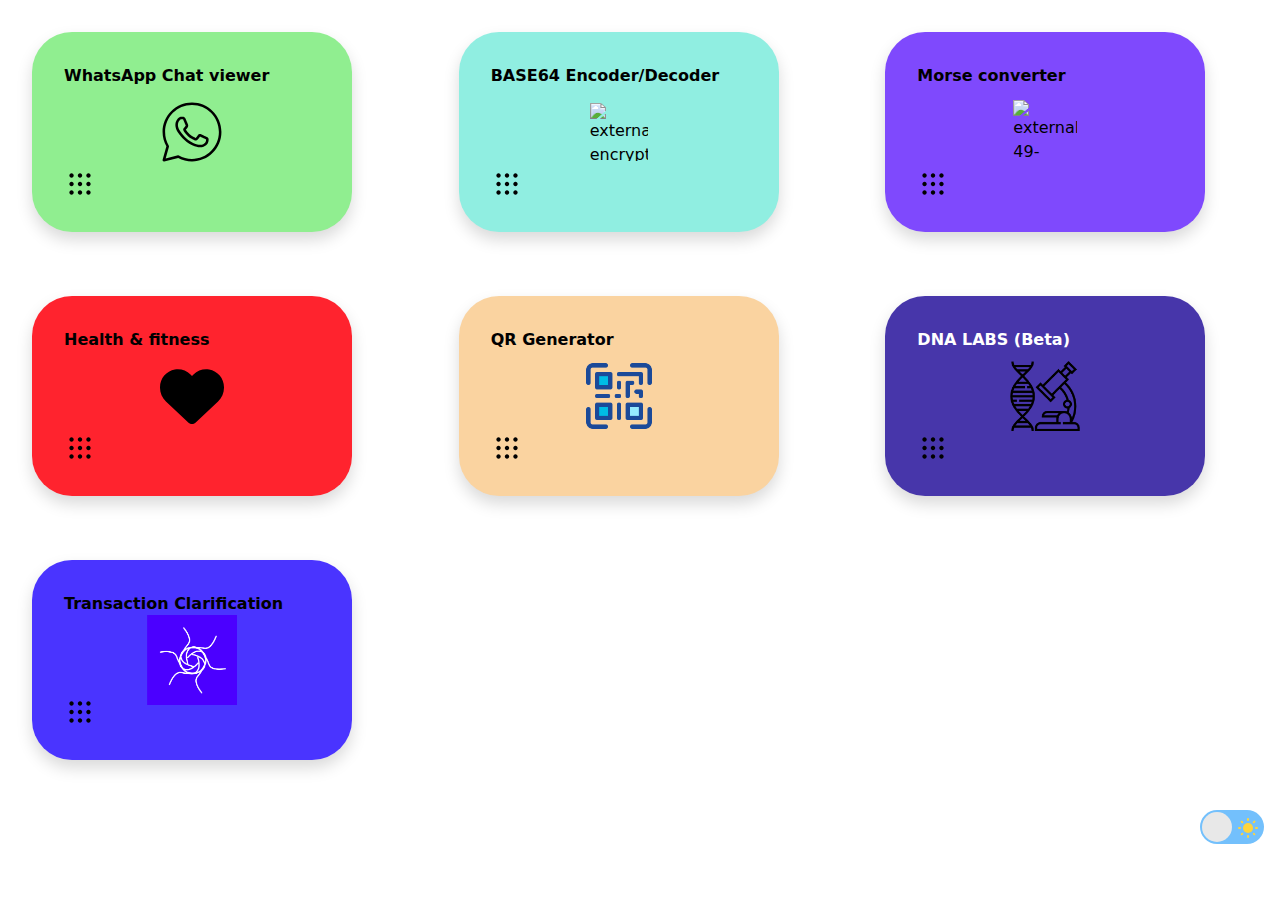
==== commit 18e7837c: "Bramuda" ====
--- a/index.html
+++ b/index.html
@@ -217,6 +217,34 @@
               </div>
               <div class="cards-image">
                 <img src="img/microscope_947539.png" width="70px">
+              </div>
+            </div>
+
+
+          </div>
+
+
+
+
+          <div class="col p-2 m-4  text-white">
+
+            <div class="cards  shadow baramudabg" onclick="trcBramuda()">
+              <div class="cards-content">
+                <div class="cards-top">
+                  <span class="cards-title">Transaction Clarification</span>
+
+                </div>
+                <div class="cards-bottom">
+
+                  <svg width="32" viewBox="0 -960 960 960" height="32" xmlns="http://www.w3.org/2000/svg">
+                    <path
+                      d="M226-160q-28 0-47-19t-19-47q0-28 19-47t47-19q28 0 47 19t19 47q0 28-19 47t-47 19Zm254 0q-28 0-47-19t-19-47q0-28 19-47t47-19q28 0 47 19t19 47q0 28-19 47t-47 19Zm254 0q-28 0-47-19t-19-47q0-28 19-47t47-19q28 0 47 19t19 47q0 28-19 47t-47 19ZM226-414q-28 0-47-19t-19-47q0-28 19-47t47-19q28 0 47 19t19 47q0 28-19 47t-47 19Zm254 0q-28 0-47-19t-19-47q0-28 19-47t47-19q28 0 47 19t19 47q0 28-19 47t-47 19Zm254 0q-28 0-47-19t-19-47q0-28 19-47t47-19q28 0 47 19t19 47q0 28-19 47t-47 19ZM226-668q-28 0-47-19t-19-47q0-28 19-47t47-19q28 0 47 19t19 47q0 28-19 47t-47 19Zm254 0q-28 0-47-19t-19-47q0-28 19-47t47-19q28 0 47 19t19 47q0 28-19 47t-47 19Zm254 0q-28 0-47-19t-19-47q0-28 19-47t47-19q28 0 47 19t19 47q0 28-19 47t-47 19Z">
+                    </path>
+                  </svg>
+                </div>
+              </div>
+              <div class="cards-image">
+                <img src="img/baramuda.png" width="90px">
               </div>
             </div>
 
--- a/css/main.css
+++ b/css/main.css
@@ -287,4 +287,7 @@
   .healthp {
     font-size: 12px;
     font-weight: lighter;
+  }
+  .baramudabg{
+    background-color: #4A34FF;
   }